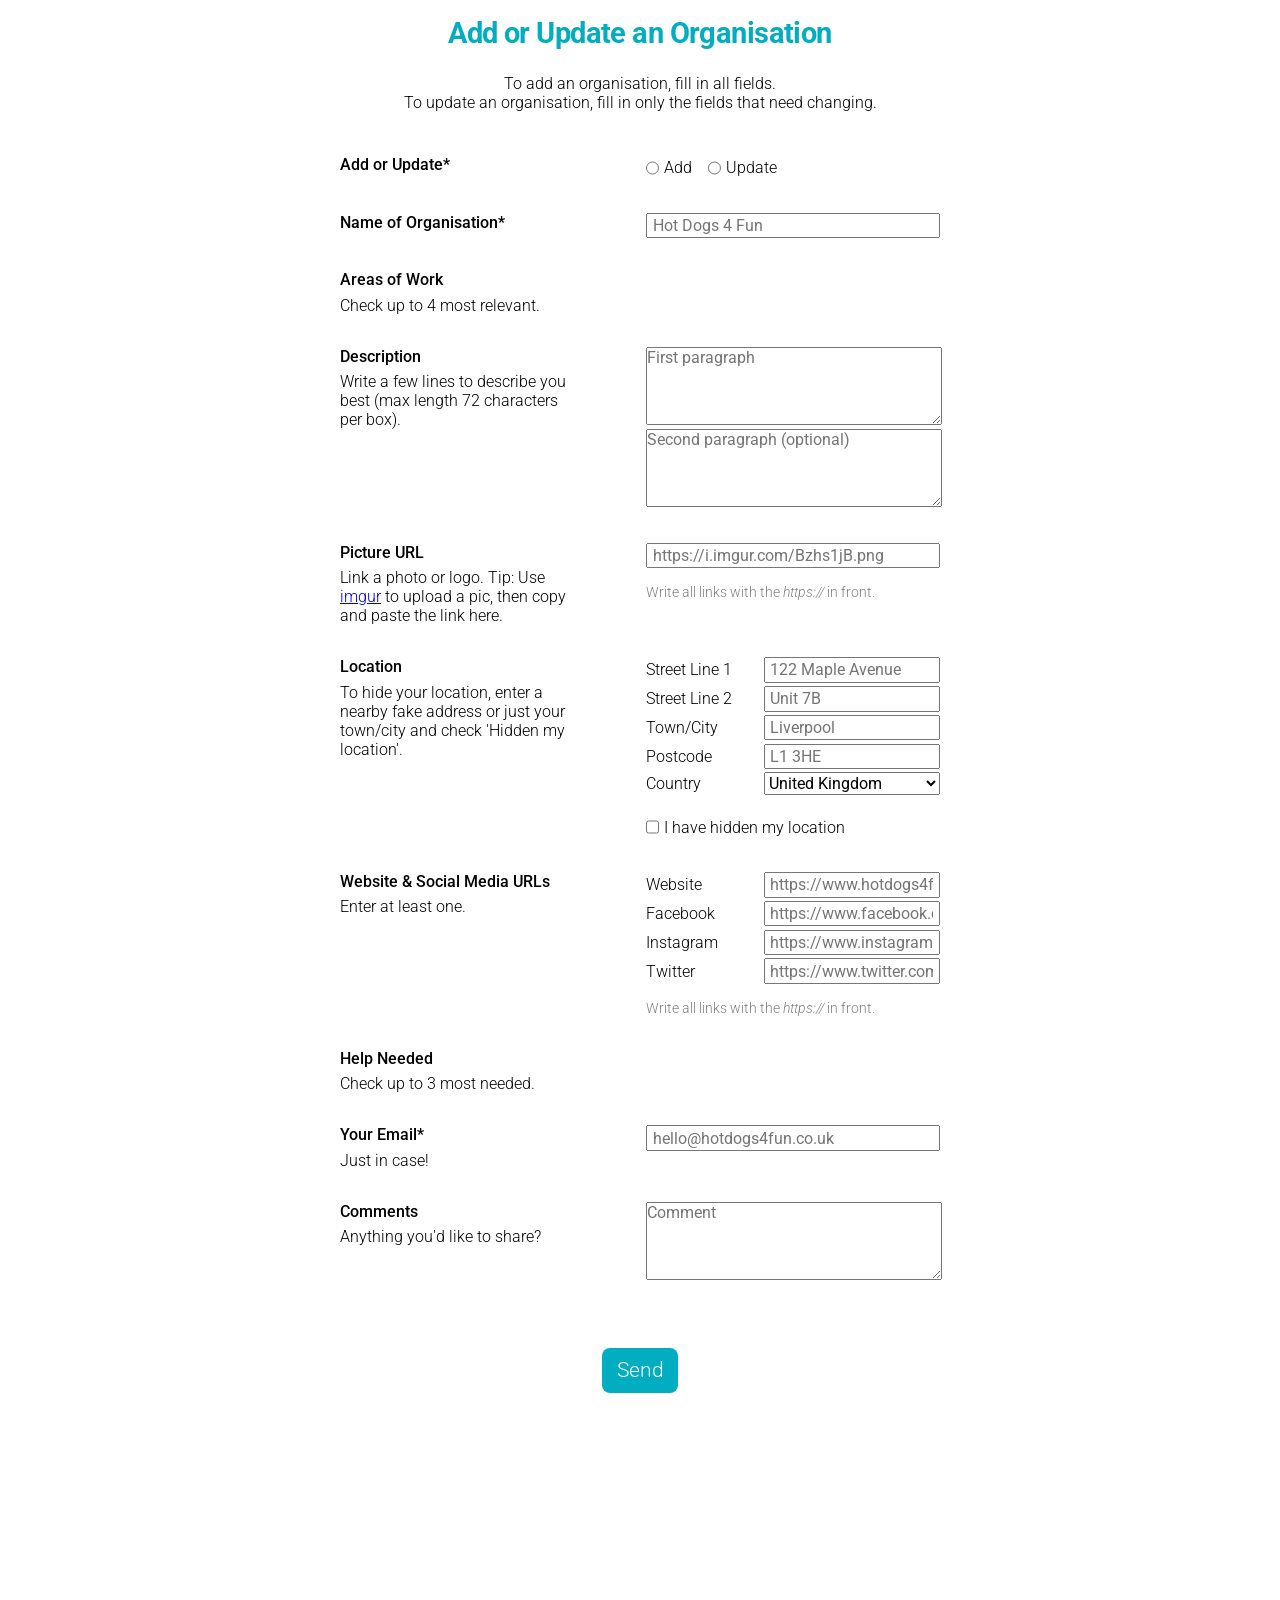
==== add-update/org.html @ c1981917 "Hello world" ====
<!DOCTYPE html>
<html>
<head>
	<meta charset="utf-8" />
	<title>Add/Update an Organisation</title>
	<meta name="viewport" content="initial-scale=1" />
	<link href="https://fonts.googleapis.com/css2?family=Roboto:wght@300;400;700&display=swap" rel="stylesheet">
	<link rel="stylesheet" href="form.css">
	<script src='https://npmcdn.com/csv2geojson@latest/csv2geojson.js'></script>
</head>
<body>
	<!-- <div id="back">Back to Map</div> -->
	<div id="main">

		<h1>Add or Update an Organisation</h1>
		<p id="top">
				To add an organisation, fill in all fields.</br>
				To update an organisation, fill in only the fields that need changing.
		</p>
		<!-- <ul>
			<li>To <span class="bold">add an organisation</span>, fill in this form with all applicable fields.</li>
			<li>To <span class="bold">update your organisation</span>, submit this form with only fields that need changing.</li>
		</ul> -->

	  <form name="submit-to-google-sheet">
			<input checked name="formtype" type="checkbox" value="orgs" style="display:none;">

			<div class="entry">
				<div class="question" id="qAction">
					<h3>Add or Update<span class="asterisk">*</span></h3>
				</div>
				<fieldset>
					<div class="field">
						<input type="radio" id="add" name="action" value="ADD">
						<label for="add">Add</label>
					</div>
					<div class="field">
						<input type="radio" id="update" name="action" value="UPDATE">
						<label for="update">Update</label>
					</div>
				</fieldset>
			</div>

			<div id="instruction"></div>

			<div class="entry">
				<div class="question" id="qOrgName">
					<h3>Name of Organisation<span class="asterisk">*</span></h3>
				</div>
				<input name="name" type="text" placeholder="Hot Dogs 4 Fun" required>
			</div>

			<div class="entry">
				<div class="question" id="qWork">
					<h3>Areas of Work<span class="asterisk" style="display: none;">*</span></h3>
					<p>Check up to 4 most relevant.</p>
				</div>
				<fieldset id="fieldset1">
				</fieldset>
			</div>
			<input type="text" id="work" name="work" style="display: none;">

			<div class="entry">
				<div class="question" id="qDescription">
					<h3>Description<span class="asterisk" style="display: none;">*</span></h3>
					<p>Write a few lines to describe you best (max length 72 characters per box).</p>
				</div>
				<div>
					<textarea rows = "4" cols = "40" maxlength="72" name = "description1" placeholder="First paragraph"></textarea>
					<textarea rows = "4" cols = "40" maxlength="72" name = "description2" placeholder="Second paragraph (optional)"></textarea>
				</div>
			</div>

			<div class="entry">
				<div class="question" id="qPicture">
					<h3>Picture URL<span class="asterisk" style="display: none;">*</span></h3>
					<p>Link a photo or logo. Tip: Use <a href="https://imgur.com/upload">imgur</a> to upload a pic, then copy and paste the link here.</p>
				</div>
				<div>
					<input name="picture" type="url" placeholder="https://i.imgur.com/Bzhs1jB.png" style="width: 100%;">
					<p class="tip">Write all links with the <em>https://</em> in front.</p>
				</div>
			</div>

			<div class="entry">
				<div class="question" id="qLocation">
					<h3>Location<span class="asterisk" style="display: none;">*</span></h3>
					<p>
						To hide your location, enter a nearby fake address or just your town/city and check 'Hidden my location'.
					</p>
				</div>
				<div class="multiple">
					<div class="pair">
					<label for="street1">Street Line 1</label>
					<input name="street1" id="street1" type="text" placeholder="122 Maple Avenue">
					</div>
					<div class="pair">
					<label for="street2">Street Line 2</label>
					<input name="street2" id="street2"  type="text" placeholder="Unit 7B">
				</div>
				<div class="pair">
					<label for="city">Town/City<span class="asterisk" style="display: none;">*</span></label>
					<input name="city" id="city" type="text" placeholder="Liverpool">
				</div>
				<div class="pair">
					<label for="post-code">Postcode</label>
					<input name="postcode" id="postcode" type="text" placeholder="L1 3HE">
				</div>
				<div class="pair">
					<label for="country">Country<span class="asterisk" style="display: none;">*</span></label>
					<select id="country" name="country">
					  <option value="GBR">United Kingdom</option>
					  <option value="" disabled="disabled">─────────────────────────</option>
					  <option value="AFG">Afghanistan</option>
					  <option value="ALA">Åland Islands</option>
					  <option value="ALB">Albania</option>
					  <option value="DZA">Algeria</option>
					  <option value="ASM">American Samoa</option>
					  <option value="AND">Andorra</option>
					  <option value="AGO">Angola</option>
					  <option value="AIA">Anguilla</option>
					  <option value="ATA">Antarctica</option>
					  <option value="ATG">Antigua and Barbuda</option>
					  <option value="ARG">Argentina</option>
					  <option value="ARM">Armenia</option>
					  <option value="ABW">Aruba</option>
					  <option value="AUS">Australia</option>
					  <option value="AUT">Austria</option>
					  <option value="AZE">Azerbaijan</option>
					  <option value="BHS">Bahamas</option>
					  <option value="BHR">Bahrain</option>
					  <option value="BGD">Bangladesh</option>
					  <option value="BRB">Barbados</option>
					  <option value="BLR">Belarus</option>
					  <option value="BEL">Belgium</option>
					  <option value="BLZ">Belize</option>
					  <option value="BEN">Benin</option>
					  <option value="BMU">Bermuda</option>
					  <option value="BTN">Bhutan</option>
					  <option value="BOL">Bolivia, Plurinational State of</option>
					  <option value="BES">Bonaire, Sint Eustatius and Saba</option>
					  <option value="BIH">Bosnia and Herzegovina</option>
					  <option value="BWA">Botswana</option>
					  <option value="BVT">Bouvet Island</option>
					  <option value="BRA">Brazil</option>
					  <option value="IOT">British Indian Ocean Territory</option>
					  <option value="BRN">Brunei Darussalam</option>
					  <option value="BGR">Bulgaria</option>
					  <option value="BFA">Burkina Faso</option>
					  <option value="BDI">Burundi</option>
					  <option value="KHM">Cambodia</option>
					  <option value="CMR">Cameroon</option>
					  <option value="CAN">Canada</option>
					  <option value="CPV">Cape Verde</option>
					  <option value="CYM">Cayman Islands</option>
					  <option value="CAF">Central African Republic</option>
					  <option value="TCD">Chad</option>
					  <option value="CHL">Chile</option>
					  <option value="CHN">China</option>
					  <option value="CXR">Christmas Island</option>
					  <option value="CCK">Cocos (Keeling) Islands</option>
					  <option value="COL">Colombia</option>
					  <option value="COM">Comoros</option>
					  <option value="COG">Congo</option>
					  <option value="COD">Congo, the Democratic Republic of the</option>
					  <option value="COK">Cook Islands</option>
					  <option value="CRI">Costa Rica</option>
					  <option value="CIV">Côte d'Ivoire</option>
					  <option value="HRV">Croatia</option>
					  <option value="CUB">Cuba</option>
					  <option value="CUW">Curaçao</option>
					  <option value="CYP">Cyprus</option>
					  <option value="CZE">Czech Republic</option>
					  <option value="DNK">Denmark</option>
					  <option value="DJI">Djibouti</option>
					  <option value="DMA">Dominica</option>
					  <option value="DOM">Dominican Republic</option>
					  <option value="ECU">Ecuador</option>
					  <option value="EGY">Egypt</option>
					  <option value="SLV">El Salvador</option>
					  <option value="GNQ">Equatorial Guinea</option>
					  <option value="ERI">Eritrea</option>
					  <option value="EST">Estonia</option>
					  <option value="ETH">Ethiopia</option>
					  <option value="FLK">Falkland Islands (Malvinas)</option>
					  <option value="FRO">Faroe Islands</option>
					  <option value="FJI">Fiji</option>
					  <option value="FIN">Finland</option>
					  <option value="FRA">France</option>
					  <option value="GUF">French Guiana</option>
					  <option value="PYF">French Polynesia</option>
					  <option value="ATF">French Southern Territories</option>
					  <option value="GAB">Gabon</option>
					  <option value="GMB">Gambia</option>
					  <option value="GEO">Georgia</option>
					  <option value="DEU">Germany</option>
					  <option value="GHA">Ghana</option>
					  <option value="GIB">Gibraltar</option>
					  <option value="GRC">Greece</option>
					  <option value="GRL">Greenland</option>
					  <option value="GRD">Grenada</option>
					  <option value="GLP">Guadeloupe</option>
					  <option value="GUM">Guam</option>
					  <option value="GTM">Guatemala</option>
					  <option value="GGY">Guernsey</option>
					  <option value="GIN">Guinea</option>
					  <option value="GNB">Guinea-Bissau</option>
					  <option value="GUY">Guyana</option>
					  <option value="HTI">Haiti</option>
					  <option value="HMD">Heard Island and McDonald Islands</option>
					  <option value="VAT">Holy See (Vatican City State)</option>
					  <option value="HND">Honduras</option>
					  <option value="HKG">Hong Kong</option>
					  <option value="HUN">Hungary</option>
					  <option value="ISL">Iceland</option>
					  <option value="IND">India</option>
					  <option value="IDN">Indonesia</option>
					  <option value="IRN">Iran, Islamic Republic of</option>
					  <option value="IRQ">Iraq</option>
					  <option value="IRL">Ireland</option>
					  <option value="IMN">Isle of Man</option>
					  <option value="ISR">Israel</option>
					  <option value="ITA">Italy</option>
					  <option value="JAM">Jamaica</option>
					  <option value="JPN">Japan</option>
					  <option value="JEY">Jersey</option>
					  <option value="JOR">Jordan</option>
					  <option value="KAZ">Kazakhstan</option>
					  <option value="KEN">Kenya</option>
					  <option value="KIR">Kiribati</option>
					  <option value="PRK">Korea, Democratic People's Republic of</option>
					  <option value="KOR">Korea, Republic of</option>
					  <option value="KWT">Kuwait</option>
					  <option value="KGZ">Kyrgyzstan</option>
					  <option value="LAO">Lao People's Democratic Republic</option>
					  <option value="LVA">Latvia</option>
					  <option value="LBN">Lebanon</option>
					  <option value="LSO">Lesotho</option>
					  <option value="LBR">Liberia</option>
					  <option value="LBY">Libya</option>
					  <option value="LIE">Liechtenstein</option>
					  <option value="LTU">Lithuania</option>
					  <option value="LUX">Luxembourg</option>
					  <option value="MAC">Macao</option>
					  <option value="MKD">Macedonia, the former Yugoslav Republic of</option>
					  <option value="MDG">Madagascar</option>
					  <option value="MWI">Malawi</option>
					  <option value="MYS">Malaysia</option>
					  <option value="MDV">Maldives</option>
					  <option value="MLI">Mali</option>
					  <option value="MLT">Malta</option>
					  <option value="MHL">Marshall Islands</option>
					  <option value="MTQ">Martinique</option>
					  <option value="MRT">Mauritania</option>
					  <option value="MUS">Mauritius</option>
					  <option value="MYT">Mayotte</option>
					  <option value="MEX">Mexico</option>
					  <option value="FSM">Micronesia, Federated States of</option>
					  <option value="MDA">Moldova, Republic of</option>
					  <option value="MCO">Monaco</option>
					  <option value="MNG">Mongolia</option>
					  <option value="MNE">Montenegro</option>
					  <option value="MSR">Montserrat</option>
					  <option value="MAR">Morocco</option>
					  <option value="MOZ">Mozambique</option>
					  <option value="MMR">Myanmar</option>
					  <option value="NAM">Namibia</option>
					  <option value="NRU">Nauru</option>
					  <option value="NPL">Nepal</option>
					  <option value="NLD">Netherlands</option>
					  <option value="NCL">New Caledonia</option>
					  <option value="NZL">New Zealand</option>
					  <option value="NIC">Nicaragua</option>
					  <option value="NER">Niger</option>
					  <option value="NGA">Nigeria</option>
					  <option value="NIU">Niue</option>
					  <option value="NFK">Norfolk Island</option>
					  <option value="MNP">Northern Mariana Islands</option>
					  <option value="NOR">Norway</option>
					  <option value="OMN">Oman</option>
					  <option value="PAK">Pakistan</option>
					  <option value="PLW">Palau</option>
					  <option value="PSE">Palestinian Territory, Occupied</option>
					  <option value="PAN">Panama</option>
					  <option value="PNG">Papua New Guinea</option>
					  <option value="PRY">Paraguay</option>
					  <option value="PER">Peru</option>
					  <option value="PHL">Philippines</option>
					  <option value="PCN">Pitcairn</option>
					  <option value="POL">Poland</option>
					  <option value="PRT">Portugal</option>
					  <option value="PRI">Puerto Rico</option>
					  <option value="QAT">Qatar</option>
					  <option value="REU">Réunion</option>
					  <option value="ROU">Romania</option>
					  <option value="RUS">Russian Federation</option>
					  <option value="RWA">Rwanda</option>
					  <option value="BLM">Saint Barthélemy</option>
					  <option value="SHN">Saint Helena, Ascension and Tristan da Cunha</option>
					  <option value="KNA">Saint Kitts and Nevis</option>
					  <option value="LCA">Saint Lucia</option>
					  <option value="MAF">Saint Martin (French part)</option>
					  <option value="SPM">Saint Pierre and Miquelon</option>
					  <option value="VCT">Saint Vincent and the Grenadines</option>
					  <option value="WSM">Samoa</option>
					  <option value="SMR">San Marino</option>
					  <option value="STP">Sao Tome and Principe</option>
					  <option value="SAU">Saudi Arabia</option>
					  <option value="SEN">Senegal</option>
					  <option value="SRB">Serbia</option>
					  <option value="SYC">Seychelles</option>
					  <option value="SLE">Sierra Leone</option>
					  <option value="SGP">Singapore</option>
					  <option value="SXM">Sint Maarten (Dutch part)</option>
					  <option value="SVK">Slovakia</option>
					  <option value="SVN">Slovenia</option>
					  <option value="SLB">Solomon Islands</option>
					  <option value="SOM">Somalia</option>
					  <option value="ZAF">South Africa</option>
					  <option value="SGS">South Georgia and the South Sandwich Islands</option>
					  <option value="SSD">South Sudan</option>
					  <option value="ESP">Spain</option>
					  <option value="LKA">Sri Lanka</option>
					  <option value="SDN">Sudan</option>
					  <option value="SUR">Suriname</option>
					  <option value="SJM">Svalbard and Jan Mayen</option>
					  <option value="SWZ">Swaziland</option>
					  <option value="SWE">Sweden</option>
					  <option value="CHE">Switzerland</option>
					  <option value="SYR">Syrian Arab Republic</option>
					  <option value="TWN">Taiwan, Province of China</option>
					  <option value="TJK">Tajikistan</option>
					  <option value="TZA">Tanzania, United Republic of</option>
					  <option value="THA">Thailand</option>
					  <option value="TLS">Timor-Leste</option>
					  <option value="TGO">Togo</option>
					  <option value="TKL">Tokelau</option>
					  <option value="TON">Tonga</option>
					  <option value="TTO">Trinidad and Tobago</option>
					  <option value="TUN">Tunisia</option>
					  <option value="TUR">Turkey</option>
					  <option value="TKM">Turkmenistan</option>
					  <option value="TCA">Turks and Caicos Islands</option>
					  <option value="TUV">Tuvalu</option>
					  <option value="UGA">Uganda</option>
					  <option value="UKR">Ukraine</option>
					  <option value="ARE">United Arab Emirates</option>
					  <option value="USA">United States</option>
					  <option value="UMI">United States Minor Outlying Islands</option>
					  <option value="URY">Uruguay</option>
					  <option value="UZB">Uzbekistan</option>
					  <option value="VUT">Vanuatu</option>
					  <option value="VEN">Venezuela, Bolivarian Republic of</option>
					  <option value="VNM">Viet Nam</option>
					  <option value="VGB">Virgin Islands, British</option>
					  <option value="VIR">Virgin Islands, U.S.</option>
					  <option value="WLF">Wallis and Futuna</option>
					  <option value="ESH">Western Sahara</option>
					  <option value="YEM">Yemen</option>
					  <option value="ZMB">Zambia</option>
					  <option value="ZWE">Zimbabwe</option>
					</select>
				</div>
					<div class="field left-field">
						<input type="checkbox" name="obscured" id="obscured" value="true">
						<label for="obscured">I have hidden my location</label>
					</div>
				</div>
			</div>


			<div class="entry">
				<div class="question" id="qSocials">
					<h3>Website &amp; Social Media URLs<span class="asterisk" style="display: none;">*</span></h3>
					<p>Enter at least one.</p>
				</div>
				<div class="multiple">
					<div class="pair">
						<label for="website">Website</label>
						<input name="website" type="url" placeholder="https://www.hotdogs4fun.co.uk">
					</div>
					<div class="pair">
						<label for="facebook">Facebook</label>
						<input name="facebook" type="url" placeholder="https://www.facebook.com/HotDogs4Fun">
					</div>
					<div class="pair">
					<label for="instagram">Instagram</label>
					<input name="instagram" type="url" placeholder="https://www.instagram.com/HotDogs4Fun">
					</div>
					<div class="pair">
					<label for="twitter">Twitter</label>
					<input name="twitter" type="url" placeholder="https://www.twitter.com/HotDogs4Fun">
					</div>
					<p class="tip">Write all links with the <em>https://</em> in front.</p>
				</div>
			</div>

			<div class="entry">
				<div class="question" id="qHelp">
					<h3>Help Needed<span class="asterisk"></span></h3>
					<p>Check up to 3 most needed.</p>
				</div>
				<div>
					<fieldset id="fieldset2">
					</fieldset>
				</div>
			</div>
			<input type="text" id="help" name="help" style="display: none;">

			<div class="entry">
				<div class="question" id="qEmail">
					<h3>Your Email<span class="asterisk">*</span></h3>
					<p>Just in case!</p>
				</div>
				<input name="email" type="email" placeholder="hello@hotdogs4fun.co.uk" required>
			</div>

			<div class="entry">
        <div class="question" id="qComments">
          <h3>Comments<span class="asterisk" style="display: none;"></span></h3>
          <p>Anything you'd like to share?</p>
        </div>
        <div>
          <textarea rows = "4" cols = "40" name = "comments" placeholder="Comment"></textarea>
        </div>
      </div>

			<input type="hidden" name="picture-check">
			<button type="submit">Send</button>
	  </form>
		<div id="response">
		</div>
	</div>
	</div>
	<script src="form.js"></script>
  <script>

		function consolidate(fieldsetID, headerName) {
			let consolidated = [];
			let inputs = Array.from(document.getElementById(fieldsetID).getElementsByTagName("input"));
			inputs.forEach(input => {
				if (input.checked) {
					consolidated.push(input.value);
				}
			});
			document.getElementById(headerName).value = consolidated.join(",");
		}

		const scriptURL = "https://script.google.com/macros/s/AKfycbwLiIY5fGSuEVyQRyPQxhRR7cR4e9idWmRy499uDbfZshq-Mc9i1jKHjw/exec";
    const form = document.forms['submit-to-google-sheet'];

    form.addEventListener('submit', e => {
      e.preventDefault();
			document.getElementsByTagName("button")[0].innerText = "Sending...";
			document.getElementsByTagName("button")[0].disabled = true;
			document.getElementById("response").style.display = "block";
			document.getElementById("response").innerText = "Please wait for our confirmation."

			consolidate("fieldset1", "work");
			consolidate("fieldset2", "help");

			checkChange();

      fetch(scriptURL, {method: 'POST', body: new FormData(form)})
      .then(response => {
				console.log('Success!', response);
				form.style.display = "none";
				document.getElementById("response").innerText = "Success! Your submission has been received."
			}).catch(error => {
				console.error('Error: ', error);
				document.getElementsByTagName("button")[0].disabled = false;
				document.getElementsByTagName("button")[0].innerText = "Send";
				document.getElementById("response").innerText = "Oops! Something went wrong - please try again. If this issue persists, please contact us at info@groundswell.world"
			});

    });
  </script>
</body>
---- add-update/form.css ----
:root {
  --grey: #a8a8a8;
  --shade: #92d2d6;
  --sharp: #00adc1;
  --darker: #324b4d;
  --background: rgba(248, 245, 241, 0.6);
}

* {
  padding: 0;
  margin: 0;
}

body {
  font-family: "Roboto", sans-serif;
  font-size: 16px;
  font-weight: 300;
  background-color: white;
  padding: 1rem 2rem;
  display: flex;
  flex-direction: column;
  align-items: center;
  width: 100vw;
  box-sizing: border-box;
}

#main {
  display: flex;
  flex-direction: column;
  max-width: 600px;
  margin-bottom: 40vh;
}

#response {
  color: var(--sharp);
  font-size: 1.3em;
  font-weight: 400;
  margin-top: 3rem;
  text-align: center;
}

form {
  width: 100%;
  margin-top: 2.5rem;
  display: flex;
  flex-direction: column;
  align-items: left;
}

.entry {
  display: flex;
  flex-direction: row;
  justify-content: space-between;
  flex-wrap: wrap;
  width: 100%;
  margin-bottom: 2rem;
}

.entry > * {
  width: 49%;
}

.question {
  padding-right: 4rem;
  box-sizing: border-box;
}

fieldset {
  border: none;
  display: flex;
  flex-direction: row;
  flex-wrap: wrap;
  justify-content: flex-start;
}

textarea {
  width: 100%;
}

input, textarea {
  font-family: 'Roboto', sans-serif;
  font-weight: 400;
  font-size: 1em;
  color: var(--sharp);
}

input {
  height: 1.6em;
  box-sizing: border-box;
  padding: 0 0.3em;
}

.multiple {

}

.multiple input {
  width: 60%;
}

.multiple input[type="checkbox"] {
  width: auto;
}

select {
  font-family: 'Roboto', sans-serif;
  font-weight: 400;
  font-size: 1em;
  width: 60%;
}

.pair {
  width: 100%;
  display: flex;
  flex-direction: row;
  justify-content: space-between;
  margin-bottom: 0.2em;
  align-items: center;
}

p#top {
  margin-bottom: 0.2em;
  text-align: center;
}

.filter {
  text-transform: uppercase;
}

.field {
  display: flex;
  flex-direction: row;
  justify-content: center;
  align-items: center;
}

.left-field {
  justify-content: flex-start;
  padding-top: 1rem;
}

.field label, .left-field label {
  margin: 0 1rem 0 0.3rem;
}

p.tip {
  font-size: 0.9em;
  color: grey;
  /* font-style: italic; */
  margin-top: 1rem;
}


h1 {
  margin-bottom: 1.5rem;
  color: var(--sharp);
  font-size: 1.8em;
  font-weight: 700;
  letter-spacing: -0.02em;
  text-align: center;
}

h3 {
  font-size: 1em;
  font-weight: 500;
  margin-bottom: 0.4em;
}

.bold {
  font-weight: 400;
}

li {
  list-style-position: inside;
  margin-bottom: 0.2em;
}

button {
  margin-top: 2rem;
  padding: 0.5em 0.7em;
  font-family: 'Roboto', sans-serif;
  font-size: 1.3em;
  align-self: center;
  background-color: var(--sharp);
  color: white;
  border-radius: 8px;
  font-weight: 300;
  border: none;
  cursor: pointer;
}


@media only screen and (max-width: 740px) {

  #main {
    max-width: 500px;
  }

  .entry > * {
    width: 100%;
  }

  h1, p#top {
    text-align: left;
  }

  h3 {
    margin-bottom: 0.2em;
  }

  .question {
    margin-bottom: 1.5em;
  }

  button {
    align-self: flex-start;
  }

  #response {
    text-align: left;
  }

}
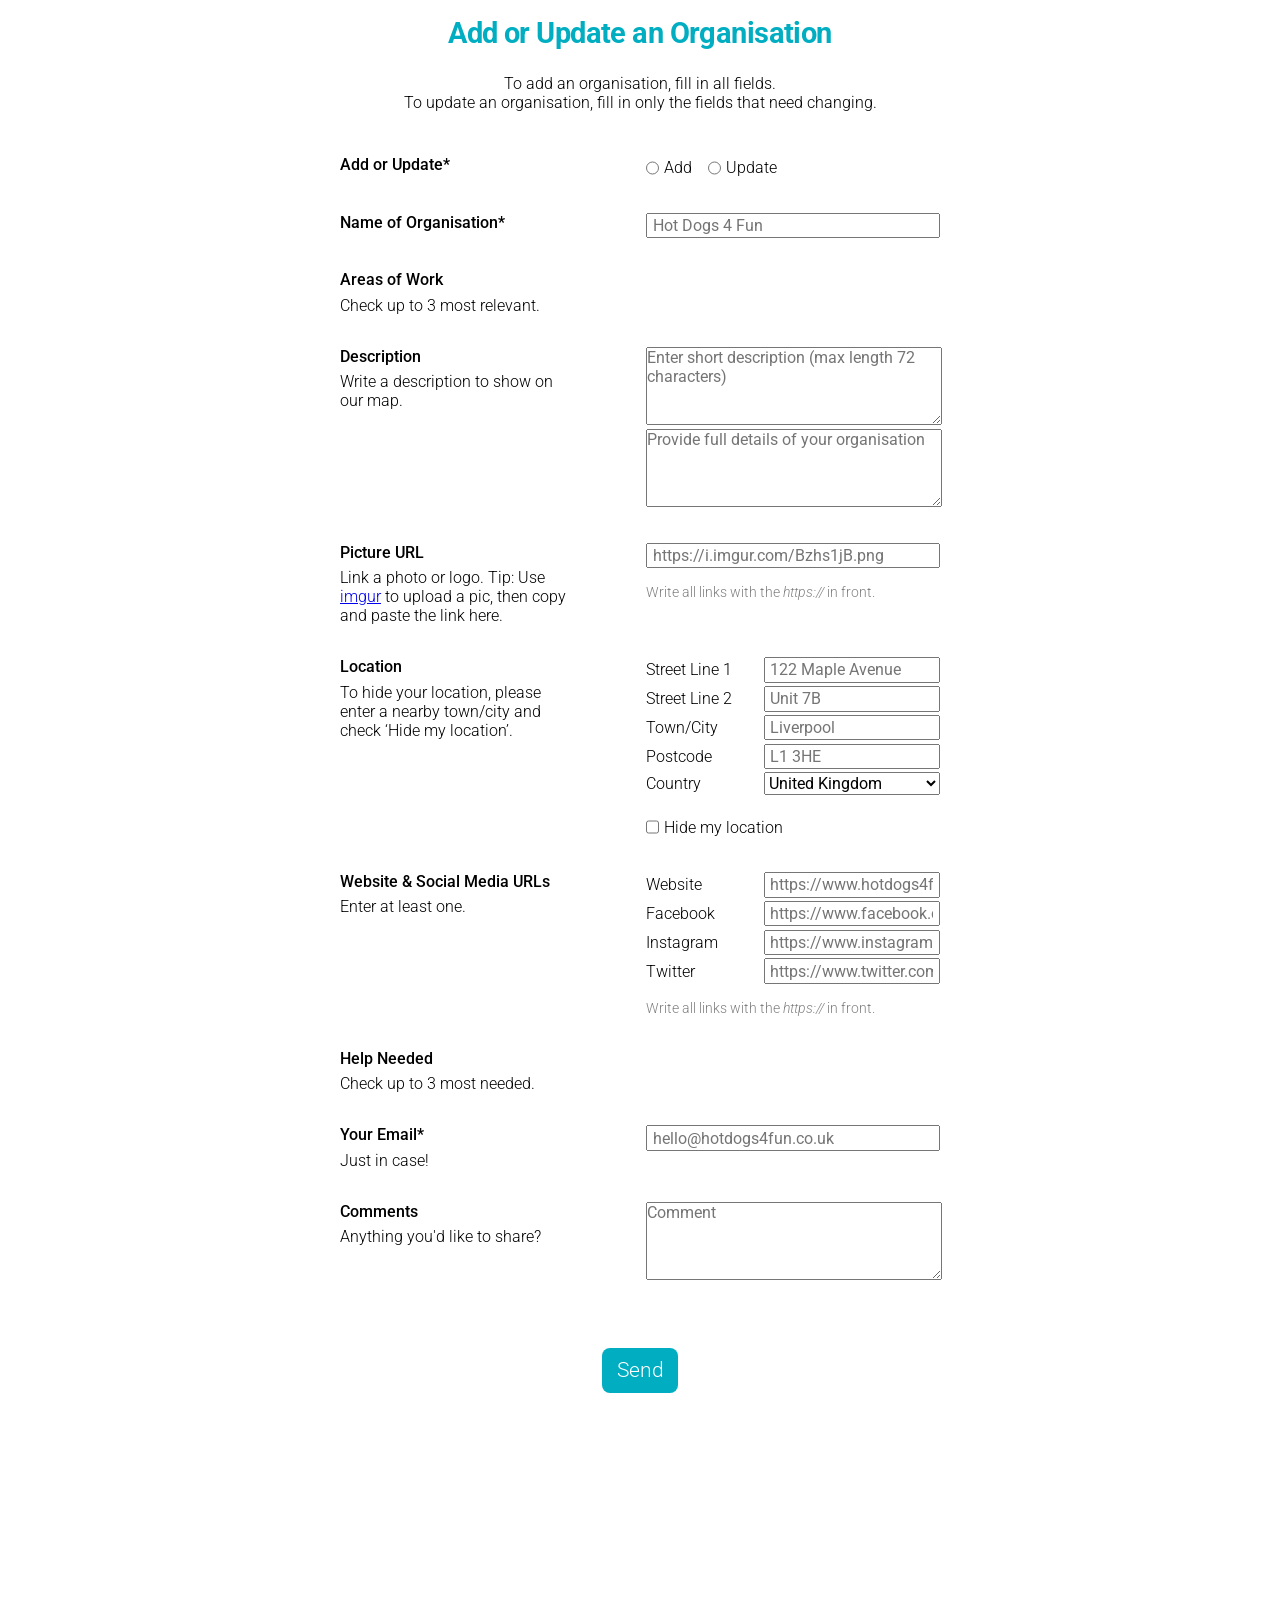
==== commit cfffc6a6: "Update form text" ====
--- a/add-update/org.html
+++ b/add-update/org.html
@@ -53,7 +53,7 @@
 			<div class="entry">
 				<div class="question" id="qWork">
 					<h3>Areas of Work<span class="asterisk" style="display: none;">*</span></h3>
-					<p>Check up to 4 most relevant.</p>
+					<p>Check up to 3 most relevant.</p>
 				</div>
 				<fieldset id="fieldset1">
 				</fieldset>
@@ -63,11 +63,11 @@
 			<div class="entry">
 				<div class="question" id="qDescription">
 					<h3>Description<span class="asterisk" style="display: none;">*</span></h3>
-					<p>Write a few lines to describe you best (max length 72 characters per box).</p>
+					<p>Write a description to show on our map.</p>
 				</div>
 				<div>
-					<textarea rows = "4" cols = "40" maxlength="72" name = "description1" placeholder="First paragraph"></textarea>
-					<textarea rows = "4" cols = "40" maxlength="72" name = "description2" placeholder="Second paragraph (optional)"></textarea>
+					<textarea rows = "4" cols = "40" maxlength="72" name = "description1" placeholder="Enter short description (max length 72 characters)"></textarea>
+					<textarea rows = "4" cols = "40" name = "description2" placeholder="Provide full details of your organisation"></textarea>
 				</div>
 			</div>
 
@@ -86,7 +86,7 @@
 				<div class="question" id="qLocation">
 					<h3>Location<span class="asterisk" style="display: none;">*</span></h3>
 					<p>
-						To hide your location, enter a nearby fake address or just your town/city and check 'Hidden my location'.
+						To hide your location, please enter a nearby town/city and check ‘Hide my location’.
 					</p>
 				</div>
 				<div class="multiple">
@@ -363,7 +363,7 @@
 				</div>
 					<div class="field left-field">
 						<input type="checkbox" name="obscured" id="obscured" value="true">
-						<label for="obscured">I have hidden my location</label>
+						<label for="obscured">Hide my location</label>
 					</div>
 				</div>
 			</div>
